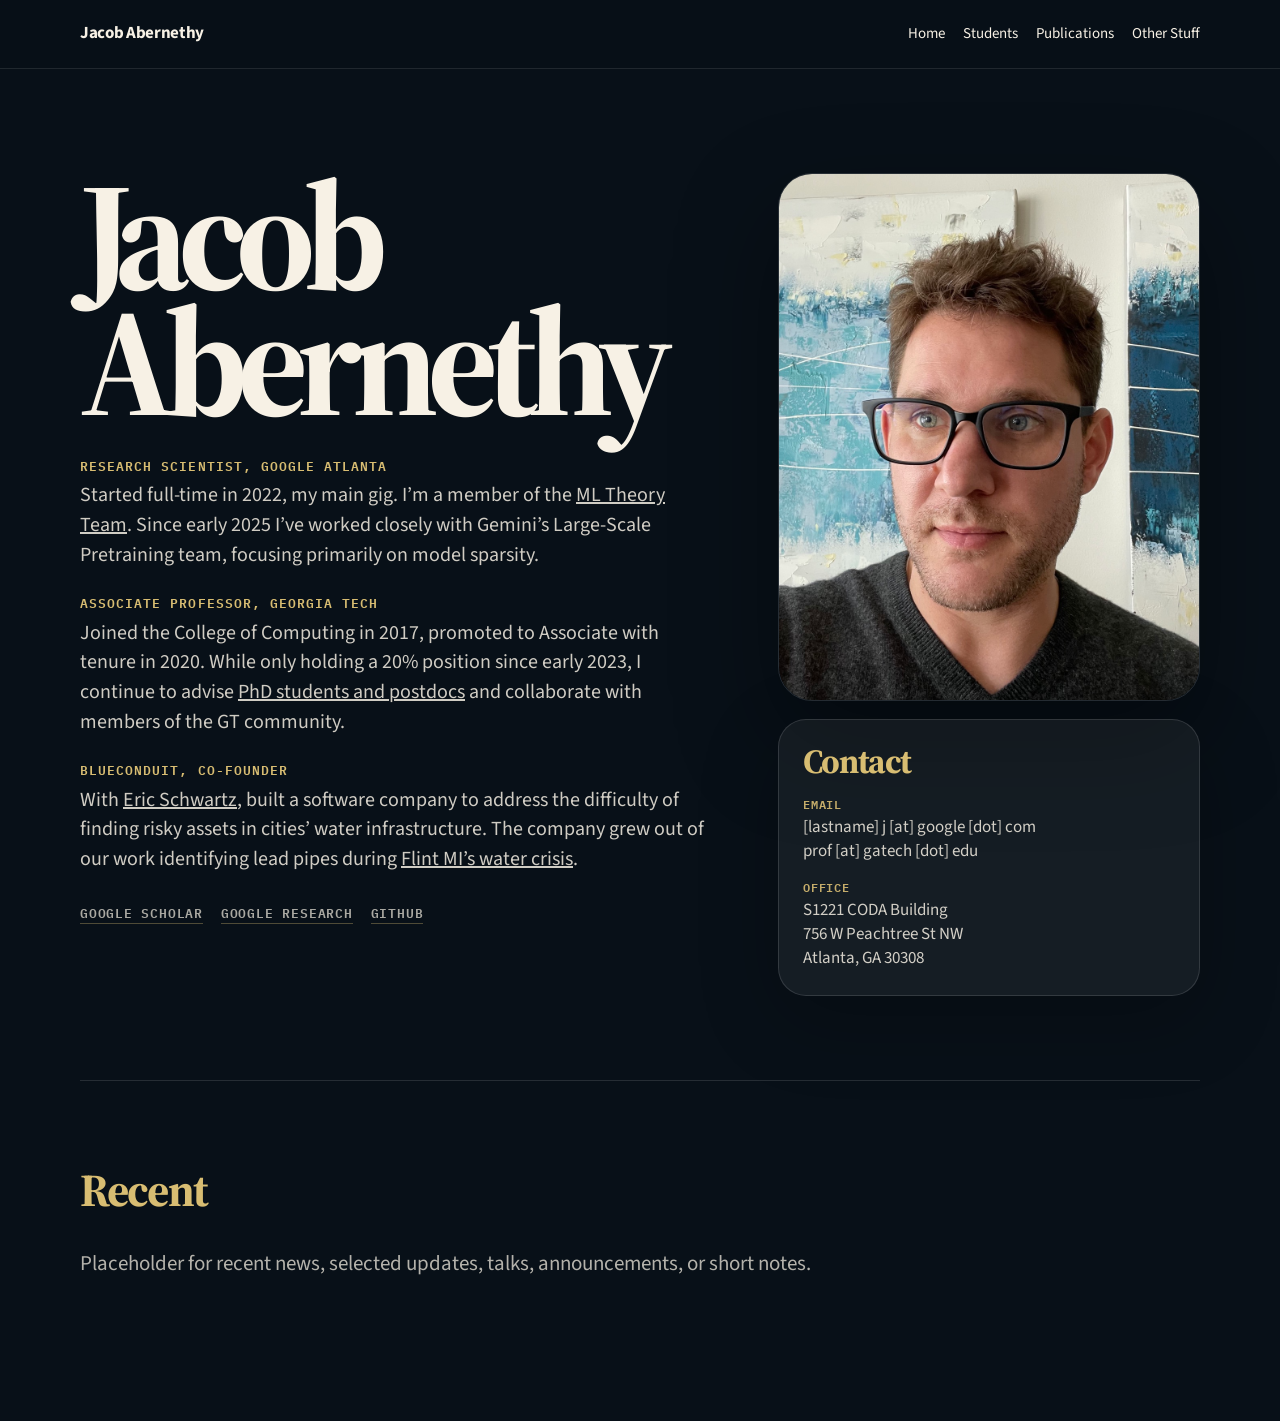
==== index.html @ 07d3d427 "Deploy initial website" ====
<!DOCTYPE html><html lang="en"> <head><meta charset="UTF-8"><meta name="viewport" content="width=device-width, initial-scale=1.0"><meta name="description" content="Jacob Abernethy — machine learning, optimization, public-interest data science, and large-scale AI systems."><title>Jacob Abernethy</title><link rel="preconnect" href="https://fonts.googleapis.com"><link rel="preconnect" href="https://fonts.gstatic.com" crossorigin><link href="https://fonts.googleapis.com/css2?family=Source+Sans+3:wght@300;400;500;600;700&family=Source+Serif+4:opsz,wght@8..60,400;8..60,600;8..60,700&family=IBM+Plex+Mono:wght@400;500;600&display=swap" rel="stylesheet"><style>:root{--ink: #071827;--muted: #5f6f82;--line: #dbe5ef;--paper: #fbfaf7;--paper-2: #f3f0e8;--gold: #b6922e;--navy: #071d3a;--blue: #3157d5;--violet: #533afd;--green: #0c7a5b;--white: #fff;--serif: "Source Serif 4", Georgia, serif;--sans: "Source Sans 3", system-ui, -apple-system, Segoe UI, sans-serif;--mono: "IBM Plex Mono", ui-monospace, SFMono-Regular, Menlo, monospace}*{box-sizing:border-box}html{scroll-behavior:smooth;overflow-x:hidden}body{margin:0;width:100%;max-width:100%;overflow-x:hidden;font-family:var(--sans);color:var(--ink);background:var(--paper);font-size:17px;line-height:1.62}img,video,canvas,svg{max-width:100%}a{color:inherit}.wrap{width:min(1120px,calc(100% - 40px));max-width:100%;margin:0 auto}.nav{position:sticky;top:0;z-index:10;backdrop-filter:blur(18px);background:color-mix(in srgb,var(--paper) 86%,transparent);border-bottom:1px solid color-mix(in srgb,var(--line),transparent 35%)}.nav-inner{min-height:68px;display:flex;align-items:center;justify-content:space-between;gap:24px}.brand{text-decoration:none;font-weight:700;letter-spacing:-.02em}.links{display:flex;gap:18px;align-items:center;font-size:15px;color:var(--muted)}.links a{text-decoration:none}.links a:hover,.links a.button.button{color:var(--ink)}.pill{display:inline-flex;align-items:center;gap:7px;padding:5px 10px;border:1px solid var(--line);border-radius:999px;font:500 12px/1 var(--mono);text-transform:uppercase;letter-spacing:.05em;color:var(--muted);background:color-mix(in srgb,white 65%,transparent)}.button{display:inline-flex;align-items:center;justify-content:center;gap:8px;min-height:42px;padding:9px 15px;border-radius:10px;text-decoration:none;border:1px solid var(--line);background:#fff;box-shadow:0 12px 30px #1e2d500f;font-weight:600}.button.primary{background:var(--ink);color:#fff;border-color:var(--ink)}.grid{display:grid;gap:18px}.card{background:color-mix(in srgb,white 82%,var(--paper));border:1px solid var(--line);border-radius:22px;padding:24px;box-shadow:0 24px 60px #1e2d5012}.section{padding:72px 0}.section-title{font-family:var(--serif);font-size:clamp(34px,5vw,58px);line-height:1;letter-spacing:-.045em;margin:0 0 18px}.lede{color:var(--muted);font-size:21px;line-height:1.45;max-width:780px}.kicker{font:600 13px/1 var(--mono);text-transform:uppercase;letter-spacing:.08em;color:var(--gold);margin-bottom:12px}.tag-row{display:flex;flex-wrap:wrap;gap:8px;margin-top:16px}.tag{border:1px solid var(--line);color:var(--muted);border-radius:999px;padding:4px 9px;font:500 12px/1.1 var(--mono);background:#ffffff85}.draft{border:1px solid #f1d389;background:#fff7dc;color:#604800;padding:9px 12px;border-radius:12px;font-size:14px}@media(max-width:760px){.wrap{width:min(100% - 28px,1120px)}.nav-inner{min-height:auto;padding:14px 0 10px;align-items:flex-start;flex-direction:column;gap:10px;min-width:0}.brand{font-size:16px}.links{display:flex;width:100%;min-width:0;gap:8px;flex-wrap:wrap;overflow:visible;padding:0;font-size:13px}.links::-webkit-scrollbar{display:none}.links a{flex:0 1 auto;min-width:0;max-width:100%;border:1px solid rgba(255,255,255,.14);border-radius:999px;padding:5px 9px;background:#ffffff0b;white-space:nowrap}.links a.button{min-height:0;padding:5px 10px;box-shadow:none;background:#ffffffeb;border-color:#ffffff2e}.section{padding:48px 0}.card{padding:18px}}
body.home-page{background:#081018;color:#f7f1e5}body.home-page .nav{background:#081018c7;border-color:#ffffff1a}body.home-page .brand,body.home-page .links a{color:#f7f1e5}.home-hero[data-astro-cid-j7pv25f6]{display:grid;grid-template-columns:minmax(0,1.08fr) minmax(320px,.72fr);gap:64px;align-items:start;padding:104px 0 84px}h1[data-astro-cid-j7pv25f6]{font-family:var(--serif);font-size:clamp(78px,12vw,156px);line-height:.82;letter-spacing:-.078em;margin:0 0 34px}.pos-item[data-astro-cid-j7pv25f6]{margin-bottom:26px}.pos-label[data-astro-cid-j7pv25f6]{display:block;font:600 13px/1.2 var(--mono);color:#d8bd72;text-transform:uppercase;letter-spacing:.08em;margin-bottom:7px}.pos-item[data-astro-cid-j7pv25f6] p[data-astro-cid-j7pv25f6]{margin:0;font-size:20px;line-height:1.48;color:#f7f1e5d6;max-width:690px}.pos-item[data-astro-cid-j7pv25f6] a[data-astro-cid-j7pv25f6],.placeholder[data-astro-cid-j7pv25f6] a[data-astro-cid-j7pv25f6]{color:#f7f1e5;text-decoration:underline;text-decoration-color:#d8bd726b;text-underline-offset:4px}.profile-links[data-astro-cid-j7pv25f6]{display:flex;flex-wrap:wrap;gap:10px 18px;margin-top:32px;color:#f7f1e5ad;font:600 13px/1 var(--mono);text-transform:uppercase;letter-spacing:.06em}.profile-links[data-astro-cid-j7pv25f6] a[data-astro-cid-j7pv25f6]{color:inherit;text-decoration:none;border-bottom:1px solid rgba(216,189,114,.34);padding-bottom:3px}.profile-links[data-astro-cid-j7pv25f6] a[data-astro-cid-j7pv25f6]:hover{color:#f7f1e5;border-color:#d8bd72cc}.side-panel[data-astro-cid-j7pv25f6]{display:grid;gap:18px;position:sticky;top:92px}.hero-image-container[data-astro-cid-j7pv25f6]{aspect-ratio:4 / 5;width:100%;border-radius:34px;overflow:hidden;border:1px solid rgba(255,255,255,.12);box-shadow:0 40px 100px #00000061}.hero-image-container[data-astro-cid-j7pv25f6] img[data-astro-cid-j7pv25f6]{width:100%;height:100%;object-fit:cover;object-position:50% 50%}.contact-card[data-astro-cid-j7pv25f6]{border:1px solid rgba(255,255,255,.13);border-radius:28px;background:#ffffff0e;padding:24px;box-shadow:0 24px 80px #0000003d}.contact-card[data-astro-cid-j7pv25f6] h2[data-astro-cid-j7pv25f6]{font-family:var(--serif);font-size:34px;line-height:1;letter-spacing:-.04em;margin:0 0 20px;color:#d8bd72}dl[data-astro-cid-j7pv25f6],dd[data-astro-cid-j7pv25f6]{margin:0}dl[data-astro-cid-j7pv25f6]{display:grid;gap:18px}dt[data-astro-cid-j7pv25f6]{font:600 12px/1 var(--mono);color:#d8bd72e6;text-transform:uppercase;letter-spacing:.08em;margin-bottom:5px}dd[data-astro-cid-j7pv25f6]{color:#f7f1e5d6;font-size:17px;line-height:1.42}dd[data-astro-cid-j7pv25f6] span[data-astro-cid-j7pv25f6]{color:#d8bd72db}.content-stream[data-astro-cid-j7pv25f6]{padding-bottom:120px}.list-section[data-astro-cid-j7pv25f6]{padding:72px 0 0;border-top:1px solid rgba(255,255,255,.12)}.list-section[data-astro-cid-j7pv25f6] h2[data-astro-cid-j7pv25f6]{font-family:var(--serif);font-size:46px;letter-spacing:-.04em;margin:0 0 18px;color:#d8bd72}.placeholder[data-astro-cid-j7pv25f6]{max-width:760px;color:#f7f1e5b8;font-size:21px;line-height:1.5}@media(max-width:1000px){.home-hero[data-astro-cid-j7pv25f6]{grid-template-columns:1fr;gap:42px;padding-top:62px}.side-panel[data-astro-cid-j7pv25f6]{position:static;order:-1}}@media(max-width:620px){h1[data-astro-cid-j7pv25f6]{font-size:clamp(62px,18vw,86px)}.hero-image-container[data-astro-cid-j7pv25f6]{border-radius:24px}.pos-item[data-astro-cid-j7pv25f6] p[data-astro-cid-j7pv25f6],.placeholder[data-astro-cid-j7pv25f6]{font-size:18px}}
</style></head> <body class="home-page">  <nav class="nav"> <div class="wrap nav-inner"> <a class="brand" href="/">Jacob Abernethy</a> <div class="links"> <a href="/">Home</a><a href="/students/">Students</a><a href="/publications/">Publications</a><a href="/other-stuff/">Other Stuff</a> </div> </div> </nav> <main data-astro-cid-j7pv25f6> <section class="home-hero wrap" data-astro-cid-j7pv25f6> <div class="hero-content" data-astro-cid-j7pv25f6> <h1 data-astro-cid-j7pv25f6>Jacob Abernethy</h1> <div class="positions" data-astro-cid-j7pv25f6> <div class="pos-item" data-astro-cid-j7pv25f6> <span class="pos-label" data-astro-cid-j7pv25f6>Research Scientist, Google Atlanta</span> <p data-astro-cid-j7pv25f6>Started full-time in 2022, my main gig. I’m a member of the <a href="https://research.google/teams/learning-theory/">ML Theory Team</a>. Since early 2025 I’ve worked closely with Gemini’s Large-Scale Pretraining team, focusing primarily on model sparsity.
</p> </div><div class="pos-item" data-astro-cid-j7pv25f6> <span class="pos-label" data-astro-cid-j7pv25f6>Associate Professor, Georgia Tech</span> <p data-astro-cid-j7pv25f6>Joined the College of Computing in 2017, promoted to Associate with tenure in 2020. While only holding a 20% position since early 2023, I continue to advise <a href="/students/">PhD students and postdocs</a> and collaborate with members of the GT community.
</p> </div><div class="pos-item" data-astro-cid-j7pv25f6> <span class="pos-label" data-astro-cid-j7pv25f6>BlueConduit, Co-founder</span> <p data-astro-cid-j7pv25f6>With <a href="https://ross.umich.edu/facultystaff/faculty/eric-schwartz">Eric Schwartz</a>, built a software company to address the difficulty of finding risky assets in cities’ water infrastructure. The company grew out of our work identifying lead pipes during <a href="https://www.theatlantic.com/technology/archive/2019/01/how-machine-learning-found-flints-lead-pipes/578692/">Flint MI’s water crisis</a>.
</p> </div> </div> <nav class="profile-links" aria-label="Profile links" data-astro-cid-j7pv25f6> <a href="https://scholar.google.com/citations?user=FDu4ciwAAAAJ&amp;hl=en" data-astro-cid-j7pv25f6>Google Scholar</a><a href="https://research.google/people/108521/" data-astro-cid-j7pv25f6>Google Research</a><a href="https://github.com/thejakeyboy" data-astro-cid-j7pv25f6>GitHub</a> </nav> </div> <aside class="side-panel" data-astro-cid-j7pv25f6> <div class="hero-image-container" data-astro-cid-j7pv25f6> <img src="/images/jacob-profile-portrait.jpg" alt="Jacob Abernethy portrait" data-astro-cid-j7pv25f6> </div> <section class="contact-card" aria-label="Contact information" data-astro-cid-j7pv25f6> <h2 data-astro-cid-j7pv25f6>Contact</h2> <dl data-astro-cid-j7pv25f6> <div data-astro-cid-j7pv25f6> <dt data-astro-cid-j7pv25f6>Email</dt> <dd data-astro-cid-j7pv25f6>[lastname] j [at] google [dot] com<br data-astro-cid-j7pv25f6>prof [at] gatech [dot] edu</dd> </div> <div data-astro-cid-j7pv25f6> <dt data-astro-cid-j7pv25f6>Office</dt> <dd data-astro-cid-j7pv25f6>S1221 CODA Building<br data-astro-cid-j7pv25f6>756 W Peachtree St NW<br data-astro-cid-j7pv25f6>Atlanta, GA 30308</dd> </div> </dl> </section> </aside> </section> <div class="content-stream wrap" data-astro-cid-j7pv25f6> <section class="list-section" data-astro-cid-j7pv25f6> <h2 data-astro-cid-j7pv25f6>Recent</h2> <p class="placeholder" data-astro-cid-j7pv25f6>Placeholder for recent news, selected updates, talks, announcements, or short notes.</p> </section> </div> </main> </body></html>
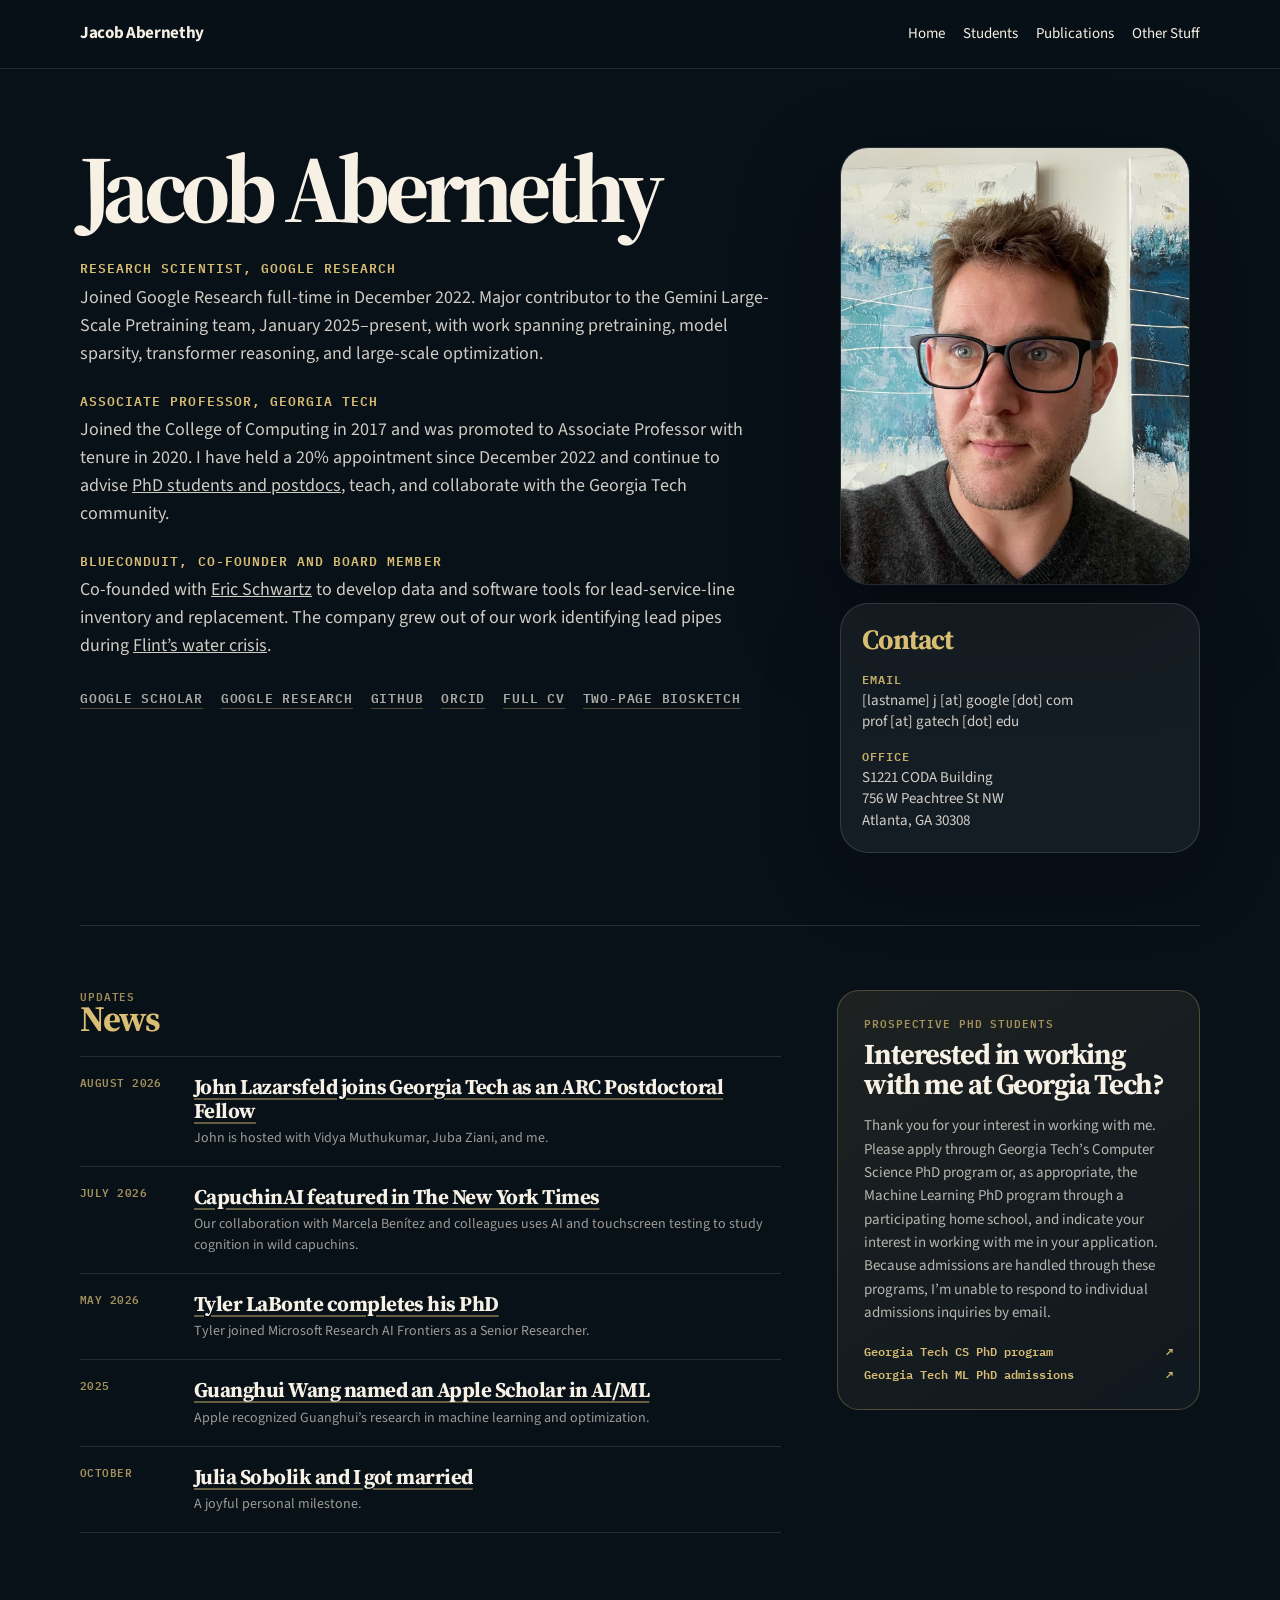
==== commit 57e6e877: "Deploy website 2026-08-08T00:25:56Z" ====
--- a/index.html
+++ b/index.html
@@ -1,6 +1,7 @@
 <!DOCTYPE html><html lang="en"> <head><meta charset="UTF-8"><meta name="viewport" content="width=device-width, initial-scale=1.0"><meta name="description" content="Jacob Abernethy — machine learning, optimization, public-interest data science, and large-scale AI systems."><title>Jacob Abernethy</title><link rel="preconnect" href="https://fonts.googleapis.com"><link rel="preconnect" href="https://fonts.gstatic.com" crossorigin><link href="https://fonts.googleapis.com/css2?family=Source+Sans+3:wght@300;400;500;600;700&family=Source+Serif+4:opsz,wght@8..60,400;8..60,600;8..60,700&family=IBM+Plex+Mono:wght@400;500;600&display=swap" rel="stylesheet"><style>:root{--ink: #071827;--muted: #5f6f82;--line: #dbe5ef;--paper: #fbfaf7;--paper-2: #f3f0e8;--gold: #b6922e;--navy: #071d3a;--blue: #3157d5;--violet: #533afd;--green: #0c7a5b;--white: #fff;--serif: "Source Serif 4", Georgia, serif;--sans: "Source Sans 3", system-ui, -apple-system, Segoe UI, sans-serif;--mono: "IBM Plex Mono", ui-monospace, SFMono-Regular, Menlo, monospace}*{box-sizing:border-box}html{scroll-behavior:smooth;overflow-x:hidden}body{margin:0;width:100%;max-width:100%;overflow-x:hidden;font-family:var(--sans);color:var(--ink);background:var(--paper);font-size:17px;line-height:1.62}img,video,canvas,svg{max-width:100%}a{color:inherit}.wrap{width:min(1120px,calc(100% - 40px));max-width:100%;margin:0 auto}.nav{position:sticky;top:0;z-index:10;backdrop-filter:blur(18px);background:color-mix(in srgb,var(--paper) 86%,transparent);border-bottom:1px solid color-mix(in srgb,var(--line),transparent 35%)}.nav-inner{min-height:68px;display:flex;align-items:center;justify-content:space-between;gap:24px}.brand{text-decoration:none;font-weight:700;letter-spacing:-.02em}.links{display:flex;gap:18px;align-items:center;font-size:15px;color:var(--muted)}.links a{text-decoration:none}.links a:hover,.links a.button.button{color:var(--ink)}.pill{display:inline-flex;align-items:center;gap:7px;padding:5px 10px;border:1px solid var(--line);border-radius:999px;font:500 12px/1 var(--mono);text-transform:uppercase;letter-spacing:.05em;color:var(--muted);background:color-mix(in srgb,white 65%,transparent)}.button{display:inline-flex;align-items:center;justify-content:center;gap:8px;min-height:42px;padding:9px 15px;border-radius:10px;text-decoration:none;border:1px solid var(--line);background:#fff;box-shadow:0 12px 30px #1e2d500f;font-weight:600}.button.primary{background:var(--ink);color:#fff;border-color:var(--ink)}.grid{display:grid;gap:18px}.card{background:color-mix(in srgb,white 82%,var(--paper));border:1px solid var(--line);border-radius:22px;padding:24px;box-shadow:0 24px 60px #1e2d5012}.section{padding:72px 0}.section-title{font-family:var(--serif);font-size:clamp(34px,5vw,58px);line-height:1;letter-spacing:-.045em;margin:0 0 18px}.lede{color:var(--muted);font-size:21px;line-height:1.45;max-width:780px}.kicker{font:600 13px/1 var(--mono);text-transform:uppercase;letter-spacing:.08em;color:var(--gold);margin-bottom:12px}.tag-row{display:flex;flex-wrap:wrap;gap:8px;margin-top:16px}.tag{border:1px solid var(--line);color:var(--muted);border-radius:999px;padding:4px 9px;font:500 12px/1.1 var(--mono);background:#ffffff85}.draft{border:1px solid #f1d389;background:#fff7dc;color:#604800;padding:9px 12px;border-radius:12px;font-size:14px}@media(max-width:760px){.wrap{width:min(100% - 28px,1120px)}.nav-inner{min-height:auto;padding:14px 0 10px;align-items:flex-start;flex-direction:column;gap:10px;min-width:0}.brand{font-size:16px}.links{display:flex;width:100%;min-width:0;gap:8px;flex-wrap:wrap;overflow:visible;padding:0;font-size:13px}.links::-webkit-scrollbar{display:none}.links a{flex:0 1 auto;min-width:0;max-width:100%;border:1px solid rgba(255,255,255,.14);border-radius:999px;padding:5px 9px;background:#ffffff0b;white-space:nowrap}.links a.button{min-height:0;padding:5px 10px;box-shadow:none;background:#ffffffeb;border-color:#ffffff2e}.section{padding:48px 0}.card{padding:18px}}
-body.home-page{background:#081018;color:#f7f1e5}body.home-page .nav{background:#081018c7;border-color:#ffffff1a}body.home-page .brand,body.home-page .links a{color:#f7f1e5}.home-hero[data-astro-cid-j7pv25f6]{display:grid;grid-template-columns:minmax(0,1.08fr) minmax(320px,.72fr);gap:64px;align-items:start;padding:104px 0 84px}h1[data-astro-cid-j7pv25f6]{font-family:var(--serif);font-size:clamp(78px,12vw,156px);line-height:.82;letter-spacing:-.078em;margin:0 0 34px}.pos-item[data-astro-cid-j7pv25f6]{margin-bottom:26px}.pos-label[data-astro-cid-j7pv25f6]{display:block;font:600 13px/1.2 var(--mono);color:#d8bd72;text-transform:uppercase;letter-spacing:.08em;margin-bottom:7px}.pos-item[data-astro-cid-j7pv25f6] p[data-astro-cid-j7pv25f6]{margin:0;font-size:20px;line-height:1.48;color:#f7f1e5d6;max-width:690px}.pos-item[data-astro-cid-j7pv25f6] a[data-astro-cid-j7pv25f6],.placeholder[data-astro-cid-j7pv25f6] a[data-astro-cid-j7pv25f6]{color:#f7f1e5;text-decoration:underline;text-decoration-color:#d8bd726b;text-underline-offset:4px}.profile-links[data-astro-cid-j7pv25f6]{display:flex;flex-wrap:wrap;gap:10px 18px;margin-top:32px;color:#f7f1e5ad;font:600 13px/1 var(--mono);text-transform:uppercase;letter-spacing:.06em}.profile-links[data-astro-cid-j7pv25f6] a[data-astro-cid-j7pv25f6]{color:inherit;text-decoration:none;border-bottom:1px solid rgba(216,189,114,.34);padding-bottom:3px}.profile-links[data-astro-cid-j7pv25f6] a[data-astro-cid-j7pv25f6]:hover{color:#f7f1e5;border-color:#d8bd72cc}.side-panel[data-astro-cid-j7pv25f6]{display:grid;gap:18px;position:sticky;top:92px}.hero-image-container[data-astro-cid-j7pv25f6]{aspect-ratio:4 / 5;width:100%;border-radius:34px;overflow:hidden;border:1px solid rgba(255,255,255,.12);box-shadow:0 40px 100px #00000061}.hero-image-container[data-astro-cid-j7pv25f6] img[data-astro-cid-j7pv25f6]{width:100%;height:100%;object-fit:cover;object-position:50% 50%}.contact-card[data-astro-cid-j7pv25f6]{border:1px solid rgba(255,255,255,.13);border-radius:28px;background:#ffffff0e;padding:24px;box-shadow:0 24px 80px #0000003d}.contact-card[data-astro-cid-j7pv25f6] h2[data-astro-cid-j7pv25f6]{font-family:var(--serif);font-size:34px;line-height:1;letter-spacing:-.04em;margin:0 0 20px;color:#d8bd72}dl[data-astro-cid-j7pv25f6],dd[data-astro-cid-j7pv25f6]{margin:0}dl[data-astro-cid-j7pv25f6]{display:grid;gap:18px}dt[data-astro-cid-j7pv25f6]{font:600 12px/1 var(--mono);color:#d8bd72e6;text-transform:uppercase;letter-spacing:.08em;margin-bottom:5px}dd[data-astro-cid-j7pv25f6]{color:#f7f1e5d6;font-size:17px;line-height:1.42}dd[data-astro-cid-j7pv25f6] span[data-astro-cid-j7pv25f6]{color:#d8bd72db}.content-stream[data-astro-cid-j7pv25f6]{padding-bottom:120px}.list-section[data-astro-cid-j7pv25f6]{padding:72px 0 0;border-top:1px solid rgba(255,255,255,.12)}.list-section[data-astro-cid-j7pv25f6] h2[data-astro-cid-j7pv25f6]{font-family:var(--serif);font-size:46px;letter-spacing:-.04em;margin:0 0 18px;color:#d8bd72}.placeholder[data-astro-cid-j7pv25f6]{max-width:760px;color:#f7f1e5b8;font-size:21px;line-height:1.5}@media(max-width:1000px){.home-hero[data-astro-cid-j7pv25f6]{grid-template-columns:1fr;gap:42px;padding-top:62px}.side-panel[data-astro-cid-j7pv25f6]{position:static;order:-1}}@media(max-width:620px){h1[data-astro-cid-j7pv25f6]{font-size:clamp(62px,18vw,86px)}.hero-image-container[data-astro-cid-j7pv25f6]{border-radius:24px}.pos-item[data-astro-cid-j7pv25f6] p[data-astro-cid-j7pv25f6],.placeholder[data-astro-cid-j7pv25f6]{font-size:18px}}
-</style></head> <body class="home-page">  <nav class="nav"> <div class="wrap nav-inner"> <a class="brand" href="/">Jacob Abernethy</a> <div class="links"> <a href="/">Home</a><a href="/students/">Students</a><a href="/publications/">Publications</a><a href="/other-stuff/">Other Stuff</a> </div> </div> </nav> <main data-astro-cid-j7pv25f6> <section class="home-hero wrap" data-astro-cid-j7pv25f6> <div class="hero-content" data-astro-cid-j7pv25f6> <h1 data-astro-cid-j7pv25f6>Jacob Abernethy</h1> <div class="positions" data-astro-cid-j7pv25f6> <div class="pos-item" data-astro-cid-j7pv25f6> <span class="pos-label" data-astro-cid-j7pv25f6>Research Scientist, Google Atlanta</span> <p data-astro-cid-j7pv25f6>Started full-time in 2022, my main gig. I’m a member of the <a href="https://research.google/teams/learning-theory/">ML Theory Team</a>. Since early 2025 I’ve worked closely with Gemini’s Large-Scale Pretraining team, focusing primarily on model sparsity.
-</p> </div><div class="pos-item" data-astro-cid-j7pv25f6> <span class="pos-label" data-astro-cid-j7pv25f6>Associate Professor, Georgia Tech</span> <p data-astro-cid-j7pv25f6>Joined the College of Computing in 2017, promoted to Associate with tenure in 2020. While only holding a 20% position since early 2023, I continue to advise <a href="/students/">PhD students and postdocs</a> and collaborate with members of the GT community.
-</p> </div><div class="pos-item" data-astro-cid-j7pv25f6> <span class="pos-label" data-astro-cid-j7pv25f6>BlueConduit, Co-founder</span> <p data-astro-cid-j7pv25f6>With <a href="https://ross.umich.edu/facultystaff/faculty/eric-schwartz">Eric Schwartz</a>, built a software company to address the difficulty of finding risky assets in cities’ water infrastructure. The company grew out of our work identifying lead pipes during <a href="https://www.theatlantic.com/technology/archive/2019/01/how-machine-learning-found-flints-lead-pipes/578692/">Flint MI’s water crisis</a>.
-</p> </div> </div> <nav class="profile-links" aria-label="Profile links" data-astro-cid-j7pv25f6> <a href="https://scholar.google.com/citations?user=FDu4ciwAAAAJ&amp;hl=en" data-astro-cid-j7pv25f6>Google Scholar</a><a href="https://research.google/people/108521/" data-astro-cid-j7pv25f6>Google Research</a><a href="https://github.com/thejakeyboy" data-astro-cid-j7pv25f6>GitHub</a> </nav> </div> <aside class="side-panel" data-astro-cid-j7pv25f6> <div class="hero-image-container" data-astro-cid-j7pv25f6> <img src="/images/jacob-profile-portrait.jpg" alt="Jacob Abernethy portrait" data-astro-cid-j7pv25f6> </div> <section class="contact-card" aria-label="Contact information" data-astro-cid-j7pv25f6> <h2 data-astro-cid-j7pv25f6>Contact</h2> <dl data-astro-cid-j7pv25f6> <div data-astro-cid-j7pv25f6> <dt data-astro-cid-j7pv25f6>Email</dt> <dd data-astro-cid-j7pv25f6>[lastname] j [at] google [dot] com<br data-astro-cid-j7pv25f6>prof [at] gatech [dot] edu</dd> </div> <div data-astro-cid-j7pv25f6> <dt data-astro-cid-j7pv25f6>Office</dt> <dd data-astro-cid-j7pv25f6>S1221 CODA Building<br data-astro-cid-j7pv25f6>756 W Peachtree St NW<br data-astro-cid-j7pv25f6>Atlanta, GA 30308</dd> </div> </dl> </section> </aside> </section> <div class="content-stream wrap" data-astro-cid-j7pv25f6> <section class="list-section" data-astro-cid-j7pv25f6> <h2 data-astro-cid-j7pv25f6>Recent</h2> <p class="placeholder" data-astro-cid-j7pv25f6>Placeholder for recent news, selected updates, talks, announcements, or short notes.</p> </section> </div> </main> </body></html>+</style>
+<link rel="stylesheet" href="/_astro/index.Cb5Hhh96.css"></head> <body class="home-page">  <nav class="nav"> <div class="wrap nav-inner"> <a class="brand" href="/">Jacob Abernethy</a> <div class="links"> <a href="/">Home</a><a href="/students/">Students</a><a href="/publications/">Publications</a><a href="/other-stuff/">Other Stuff</a> </div> </div> </nav> <main data-astro-cid-j7pv25f6> <section class="home-hero wrap" data-astro-cid-j7pv25f6> <div class="hero-content" data-astro-cid-j7pv25f6> <h1 data-astro-cid-j7pv25f6>Jacob Abernethy</h1> <div class="positions" data-astro-cid-j7pv25f6> <div class="pos-item" data-astro-cid-j7pv25f6> <span class="pos-label" data-astro-cid-j7pv25f6>Research Scientist, Google Research</span> <p data-astro-cid-j7pv25f6>Joined Google Research full-time in December 2022. Major contributor to the Gemini Large-Scale Pretraining team, January 2025–present, with work spanning pretraining, model sparsity, transformer reasoning, and large-scale optimization.
+</p> </div><div class="pos-item" data-astro-cid-j7pv25f6> <span class="pos-label" data-astro-cid-j7pv25f6>Associate Professor, Georgia Tech</span> <p data-astro-cid-j7pv25f6>Joined the College of Computing in 2017 and was promoted to Associate Professor with tenure in 2020. I have held a 20% appointment since December 2022 and continue to advise <a href="/students/">PhD students and postdocs</a>, teach, and collaborate with the Georgia Tech community.
+</p> </div><div class="pos-item" data-astro-cid-j7pv25f6> <span class="pos-label" data-astro-cid-j7pv25f6>BlueConduit, Co-founder and Board Member</span> <p data-astro-cid-j7pv25f6>Co-founded with <a href="https://ross.umich.edu/facultystaff/faculty/eric-schwartz">Eric Schwartz</a> to develop data and software tools for lead-service-line inventory and replacement. The company grew out of our work identifying lead pipes during <a href="https://www.theatlantic.com/technology/archive/2019/01/how-machine-learning-found-flints-lead-pipes/578692/">Flint’s water crisis</a>.
+</p> </div> </div> <nav class="profile-links" aria-label="Profile links" data-astro-cid-j7pv25f6> <a href="https://scholar.google.com/citations?user=FDu4ciwAAAAJ&amp;hl=en" data-astro-cid-j7pv25f6>Google Scholar</a><a href="https://research.google/people/108521/" data-astro-cid-j7pv25f6>Google Research</a><a href="https://github.com/thejakeyboy" data-astro-cid-j7pv25f6>GitHub</a><a href="https://orcid.org/0000-0002-3115-6804" data-astro-cid-j7pv25f6>ORCID</a><a href="/cv/Jacob_Abernethy_CV.pdf" data-astro-cid-j7pv25f6>Full CV</a><a href="/cv/Jacob_Abernethy_Biosketch.pdf" data-astro-cid-j7pv25f6>Two-page biosketch</a> </nav> </div> <aside class="side-panel" data-astro-cid-j7pv25f6> <div class="hero-image-container" data-astro-cid-j7pv25f6> <img src="/images/jacob-profile-portrait.jpg" alt="Jacob Abernethy portrait" data-astro-cid-j7pv25f6> </div> <section class="contact-card" aria-label="Contact information" data-astro-cid-j7pv25f6> <h2 data-astro-cid-j7pv25f6>Contact</h2> <dl data-astro-cid-j7pv25f6> <div data-astro-cid-j7pv25f6> <dt data-astro-cid-j7pv25f6>Email</dt> <dd data-astro-cid-j7pv25f6>[lastname] j [at] google [dot] com<br data-astro-cid-j7pv25f6>prof [at] gatech [dot] edu</dd> </div> <div data-astro-cid-j7pv25f6> <dt data-astro-cid-j7pv25f6>Office</dt> <dd data-astro-cid-j7pv25f6>S1221 CODA Building<br data-astro-cid-j7pv25f6>756 W Peachtree St NW<br data-astro-cid-j7pv25f6>Atlanta, GA 30308</dd> </div> </dl> </section> </aside> </section> <div class="content-stream wrap" data-astro-cid-j7pv25f6> <section class="news-section" aria-labelledby="news-heading" data-astro-cid-j7pv25f6> <div class="section-heading" data-astro-cid-j7pv25f6> <p class="section-kicker" data-astro-cid-j7pv25f6>Updates</p> <h2 id="news-heading" data-astro-cid-j7pv25f6>News</h2> </div> <div class="news-list" data-astro-cid-j7pv25f6> <article class="news-item" data-astro-cid-j7pv25f6> <time data-astro-cid-j7pv25f6>August 2026</time> <div data-astro-cid-j7pv25f6> <h3 data-astro-cid-j7pv25f6><a href="https://jlazarsfeld.github.io/" data-astro-cid-j7pv25f6>John Lazarsfeld joins Georgia Tech as an ARC Postdoctoral Fellow</a></h3> <p data-astro-cid-j7pv25f6>John is hosted with Vidya Muthukumar, Juba Ziani, and me.</p> </div> </article><article class="news-item" data-astro-cid-j7pv25f6> <time data-astro-cid-j7pv25f6>July 2026</time> <div data-astro-cid-j7pv25f6> <h3 data-astro-cid-j7pv25f6><a href="https://www.nytimes.com/2026/07/28/science/costa-rica-monkeys-ai.html" data-astro-cid-j7pv25f6>CapuchinAI featured in The New York Times</a></h3> <p data-astro-cid-j7pv25f6>Our collaboration with Marcela Benítez and colleagues uses AI and touchscreen testing to study cognition in wild capuchins.</p> </div> </article><article class="news-item" data-astro-cid-j7pv25f6> <time data-astro-cid-j7pv25f6>May 2026</time> <div data-astro-cid-j7pv25f6> <h3 data-astro-cid-j7pv25f6><a href="https://tyler-labonte.com/" data-astro-cid-j7pv25f6>Tyler LaBonte completes his PhD</a></h3> <p data-astro-cid-j7pv25f6>Tyler joined Microsoft Research AI Frontiers as a Senior Researcher.</p> </div> </article><article class="news-item" data-astro-cid-j7pv25f6> <time data-astro-cid-j7pv25f6>2025</time> <div data-astro-cid-j7pv25f6> <h3 data-astro-cid-j7pv25f6><a href="https://machinelearning.apple.com/updates/apple-scholars-aiml-2025" data-astro-cid-j7pv25f6>Guanghui Wang named an Apple Scholar in AI/ML</a></h3> <p data-astro-cid-j7pv25f6>Apple recognized Guanghui’s research in machine learning and optimization.</p> </div> </article><article class="news-item" data-astro-cid-j7pv25f6> <time data-astro-cid-j7pv25f6>October</time> <div data-astro-cid-j7pv25f6> <h3 data-astro-cid-j7pv25f6><a href="https://orcid.org/0000-0002-4759-8690" data-astro-cid-j7pv25f6>Julia Sobolik and I got married</a></h3> <p data-astro-cid-j7pv25f6>A joyful personal milestone.</p> </div> </article> </div> </section> <aside class="applicant-note" aria-labelledby="applicant-heading" data-astro-cid-j7pv25f6> <p class="section-kicker" data-astro-cid-j7pv25f6>Prospective PhD students</p> <h2 id="applicant-heading" data-astro-cid-j7pv25f6>Interested in working with me at Georgia Tech?</h2> <p data-astro-cid-j7pv25f6>Thank you for your interest in working with me. Please apply through Georgia Tech’s Computer Science PhD program or, as appropriate, the Machine Learning PhD program through a participating home school, and indicate your interest in working with me in your application. Because admissions are handled through these programs, I’m unable to respond to individual admissions inquiries by email.
+</p> <div class="applicant-links" data-astro-cid-j7pv25f6> <a href="https://www.cc.gatech.edu/degree-programs/phd-computer-science" data-astro-cid-j7pv25f6>Georgia Tech CS PhD program<span aria-hidden="true" data-astro-cid-j7pv25f6>↗</span></a><a href="https://ml.gatech.edu/admissions" data-astro-cid-j7pv25f6>Georgia Tech ML PhD admissions<span aria-hidden="true" data-astro-cid-j7pv25f6>↗</span></a> </div> </aside> </div> </main> </body></html>
--- a/_astro/index.Cb5Hhh96.css
+++ b/_astro/index.Cb5Hhh96.css
@@ -0,0 +1 @@
+body.home-page{background:#081018;color:#f7f1e5}body.home-page .nav{background:#081018c7;border-color:#ffffff1a}body.home-page .brand,body.home-page .links a{color:#f7f1e5}.home-hero[data-astro-cid-j7pv25f6]{display:grid;grid-template-columns:minmax(0,1.2fr) minmax(280px,360px);gap:56px;align-items:start;padding:78px 0 72px}h1[data-astro-cid-j7pv25f6]{font-family:var(--serif);font-size:clamp(60px,8vw,96px);line-height:.88;letter-spacing:-.065em;margin:0 0 30px}.pos-item[data-astro-cid-j7pv25f6]{margin-bottom:26px}.pos-label[data-astro-cid-j7pv25f6]{display:block;font:600 13px/1.2 var(--mono);color:#d8bd72;text-transform:uppercase;letter-spacing:.08em;margin-bottom:7px}.pos-item[data-astro-cid-j7pv25f6] p[data-astro-cid-j7pv25f6]{margin:0;font-size:18px;line-height:1.55;color:#f7f1e5d6;max-width:690px}.pos-item[data-astro-cid-j7pv25f6] a[data-astro-cid-j7pv25f6],.placeholder[data-astro-cid-j7pv25f6] a[data-astro-cid-j7pv25f6]{color:#f7f1e5;text-decoration:underline;text-decoration-color:#d8bd726b;text-underline-offset:4px}.profile-links[data-astro-cid-j7pv25f6]{display:flex;flex-wrap:wrap;gap:10px 18px;margin-top:32px;color:#f7f1e5ad;font:600 13px/1 var(--mono);text-transform:uppercase;letter-spacing:.06em}.profile-links[data-astro-cid-j7pv25f6] a[data-astro-cid-j7pv25f6]{color:inherit;text-decoration:none;border-bottom:1px solid rgba(216,189,114,.34);padding-bottom:3px}.profile-links[data-astro-cid-j7pv25f6] a[data-astro-cid-j7pv25f6]:hover{color:#f7f1e5;border-color:#d8bd72cc}.side-panel[data-astro-cid-j7pv25f6]{display:grid;gap:18px;position:sticky;top:92px}.hero-image-container[data-astro-cid-j7pv25f6]{aspect-ratio:4 / 5;width:100%;max-width:350px;border-radius:28px;overflow:hidden;border:1px solid rgba(255,255,255,.12);box-shadow:0 40px 100px #00000061}.hero-image-container[data-astro-cid-j7pv25f6] img[data-astro-cid-j7pv25f6]{width:100%;height:100%;object-fit:cover;object-position:50% 50%}.contact-card[data-astro-cid-j7pv25f6]{border:1px solid rgba(255,255,255,.13);border-radius:28px;background:#ffffff0e;padding:21px;box-shadow:0 24px 80px #0000003d}.contact-card[data-astro-cid-j7pv25f6] h2[data-astro-cid-j7pv25f6]{font-family:var(--serif);font-size:28px;line-height:1;letter-spacing:-.04em;margin:0 0 20px;color:#d8bd72}dl[data-astro-cid-j7pv25f6],dd[data-astro-cid-j7pv25f6]{margin:0}dl[data-astro-cid-j7pv25f6]{display:grid;gap:18px}dt[data-astro-cid-j7pv25f6]{font:600 12px/1 var(--mono);color:#d8bd72e6;text-transform:uppercase;letter-spacing:.08em;margin-bottom:5px}dd[data-astro-cid-j7pv25f6]{color:#f7f1e5d6;font-size:15px;line-height:1.42}dd[data-astro-cid-j7pv25f6] span[data-astro-cid-j7pv25f6]{color:#d8bd72db}.content-stream[data-astro-cid-j7pv25f6]{display:grid;grid-template-columns:minmax(0,1.45fr) minmax(280px,.75fr);gap:56px;align-items:start;padding:64px 0 110px;border-top:1px solid rgba(255,255,255,.12)}.section-heading[data-astro-cid-j7pv25f6]{margin-bottom:18px}.section-heading[data-astro-cid-j7pv25f6] h2[data-astro-cid-j7pv25f6]{margin-top:9px}.section-heading[data-astro-cid-j7pv25f6] h2[data-astro-cid-j7pv25f6],.applicant-note[data-astro-cid-j7pv25f6] h2[data-astro-cid-j7pv25f6]{font-family:var(--serif);font-size:36px;line-height:1.02;letter-spacing:-.04em;margin:0;color:#d8bd72}.section-kicker[data-astro-cid-j7pv25f6]{margin:0;color:#d8bd72b8;font:600 11px/1 var(--mono);text-transform:uppercase;letter-spacing:.08em}.news-list[data-astro-cid-j7pv25f6]{border-top:1px solid rgba(255,255,255,.12)}.news-item[data-astro-cid-j7pv25f6]{display:grid;grid-template-columns:94px minmax(0,1fr);gap:20px;padding:18px 0;border-bottom:1px solid rgba(255,255,255,.12)}.news-item[data-astro-cid-j7pv25f6] time[data-astro-cid-j7pv25f6]{color:#d8bd72bf;font:600 11px/1.35 var(--mono);text-transform:uppercase;letter-spacing:.04em}.news-item[data-astro-cid-j7pv25f6] h3[data-astro-cid-j7pv25f6]{margin:0 0 5px;font-family:var(--serif);font-size:21px;line-height:1.15;letter-spacing:-.025em}.news-item[data-astro-cid-j7pv25f6] h3[data-astro-cid-j7pv25f6] a[data-astro-cid-j7pv25f6]{color:inherit;text-decoration-color:#d8bd7273;text-underline-offset:4px}.news-item[data-astro-cid-j7pv25f6] p[data-astro-cid-j7pv25f6]{margin:0;color:#f7f1e59e;font-size:14px;line-height:1.45}.applicant-note[data-astro-cid-j7pv25f6]{padding:26px;border:1px solid rgba(216,189,114,.28);border-radius:22px;background:linear-gradient(145deg,#d8bd721a,#ffffff09)}.applicant-note[data-astro-cid-j7pv25f6] h2[data-astro-cid-j7pv25f6]{margin:12px 0 15px;font-size:29px;color:#f7f1e5}.applicant-note[data-astro-cid-j7pv25f6]>p[data-astro-cid-j7pv25f6]:not(.section-kicker){margin:0;color:#f7f1e5b8;font-size:15px;line-height:1.56}.applicant-links[data-astro-cid-j7pv25f6]{display:grid;gap:8px;margin-top:19px}.applicant-links[data-astro-cid-j7pv25f6] a[data-astro-cid-j7pv25f6]{display:flex;justify-content:space-between;gap:12px;color:#d8bd72;font:600 12px/1.3 var(--mono);text-decoration:none}.applicant-links[data-astro-cid-j7pv25f6] a[data-astro-cid-j7pv25f6]:hover{color:#f7f1e5}@media(max-width:1000px){.content-stream[data-astro-cid-j7pv25f6]{grid-template-columns:1fr;gap:42px}}@media(max-width:1000px){.home-hero[data-astro-cid-j7pv25f6]{grid-template-columns:1fr;gap:42px;padding-top:62px}.side-panel[data-astro-cid-j7pv25f6]{position:static}}@media(max-width:620px){h1[data-astro-cid-j7pv25f6]{font-size:clamp(54px,16vw,76px)}.hero-image-container[data-astro-cid-j7pv25f6]{max-width:260px;border-radius:22px}.contact-card[data-astro-cid-j7pv25f6]{max-width:350px}.pos-item[data-astro-cid-j7pv25f6] p[data-astro-cid-j7pv25f6]{font-size:17px}.news-item[data-astro-cid-j7pv25f6]{grid-template-columns:1fr;gap:7px}}
